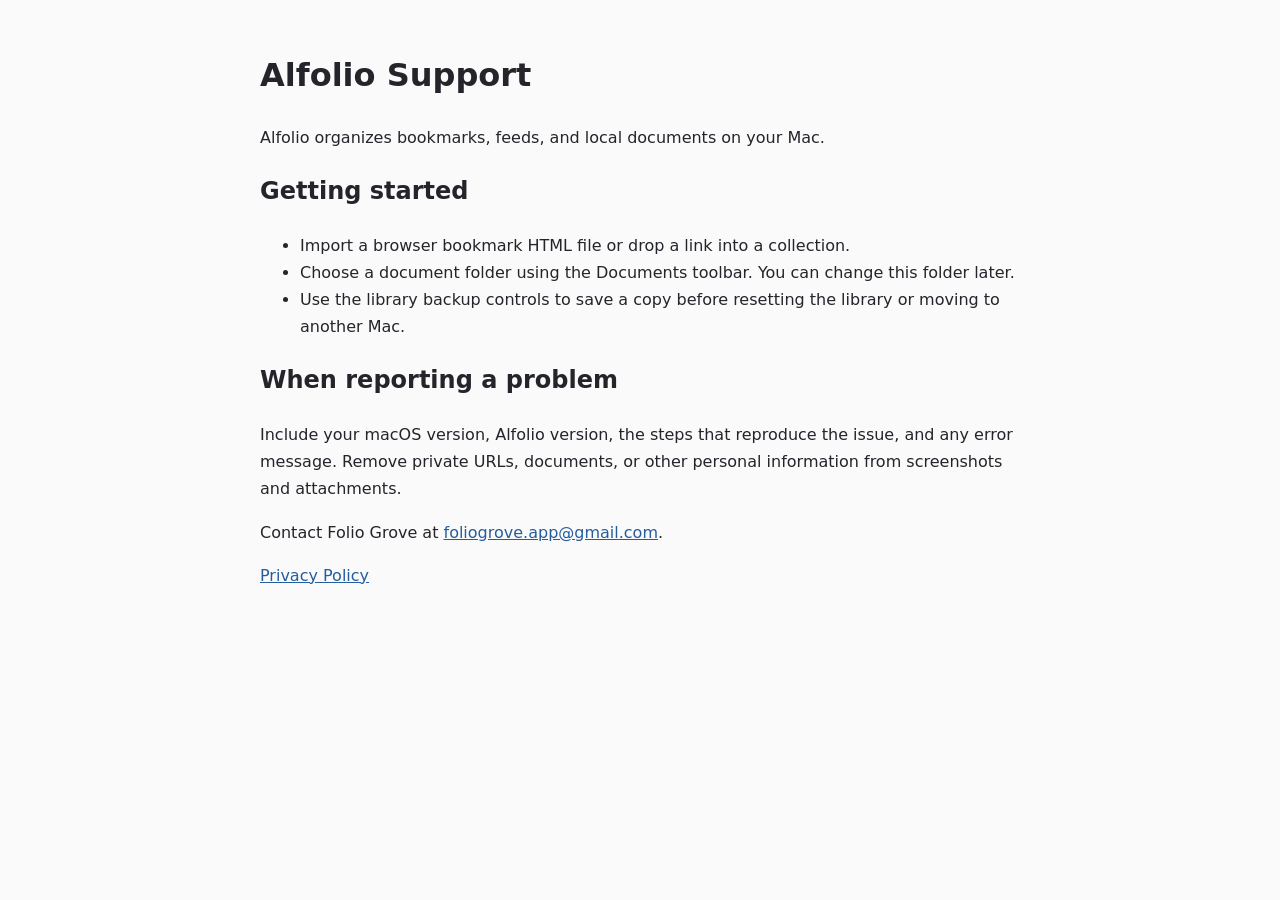
==== index.html @ 5c978210 "Publish Alfolio support and privacy information" ====
<!doctype html>
<html lang="en">
<head>
  <meta charset="utf-8">
  <meta http-equiv="Content-Security-Policy" content="default-src 'none'; style-src 'unsafe-inline'; base-uri 'none'; form-action 'none'">
  <meta name="viewport" content="width=device-width, initial-scale=1">
  <title>Alfolio Support</title>
  <style>body{max-width:760px;margin:48px auto;padding:0 24px;font:16px/1.7 system-ui,sans-serif;color:#24242b;background:#fafafa}a{color:#245d9d}</style>
</head>
<body>
<h1>Alfolio Support</h1>
<p>Alfolio organizes bookmarks, feeds, and local documents on your Mac.</p>
<h2>Getting started</h2>
<ul><li>Import a browser bookmark HTML file or drop a link into a collection.</li><li>Choose a document folder using the Documents toolbar. You can change this folder later.</li><li>Use the library backup controls to save a copy before resetting the library or moving to another Mac.</li></ul>
<h2>When reporting a problem</h2>
<p>Include your macOS version, Alfolio version, the steps that reproduce the issue, and any error message. Remove private URLs, documents, or other personal information from screenshots and attachments.</p>
<p>Contact Folio Grove at <a href="mailto:foliogrove.app@gmail.com">foliogrove.app@gmail.com</a>.</p>
<p><a href="privacy.html">Privacy Policy</a></p>
</body>
</html>
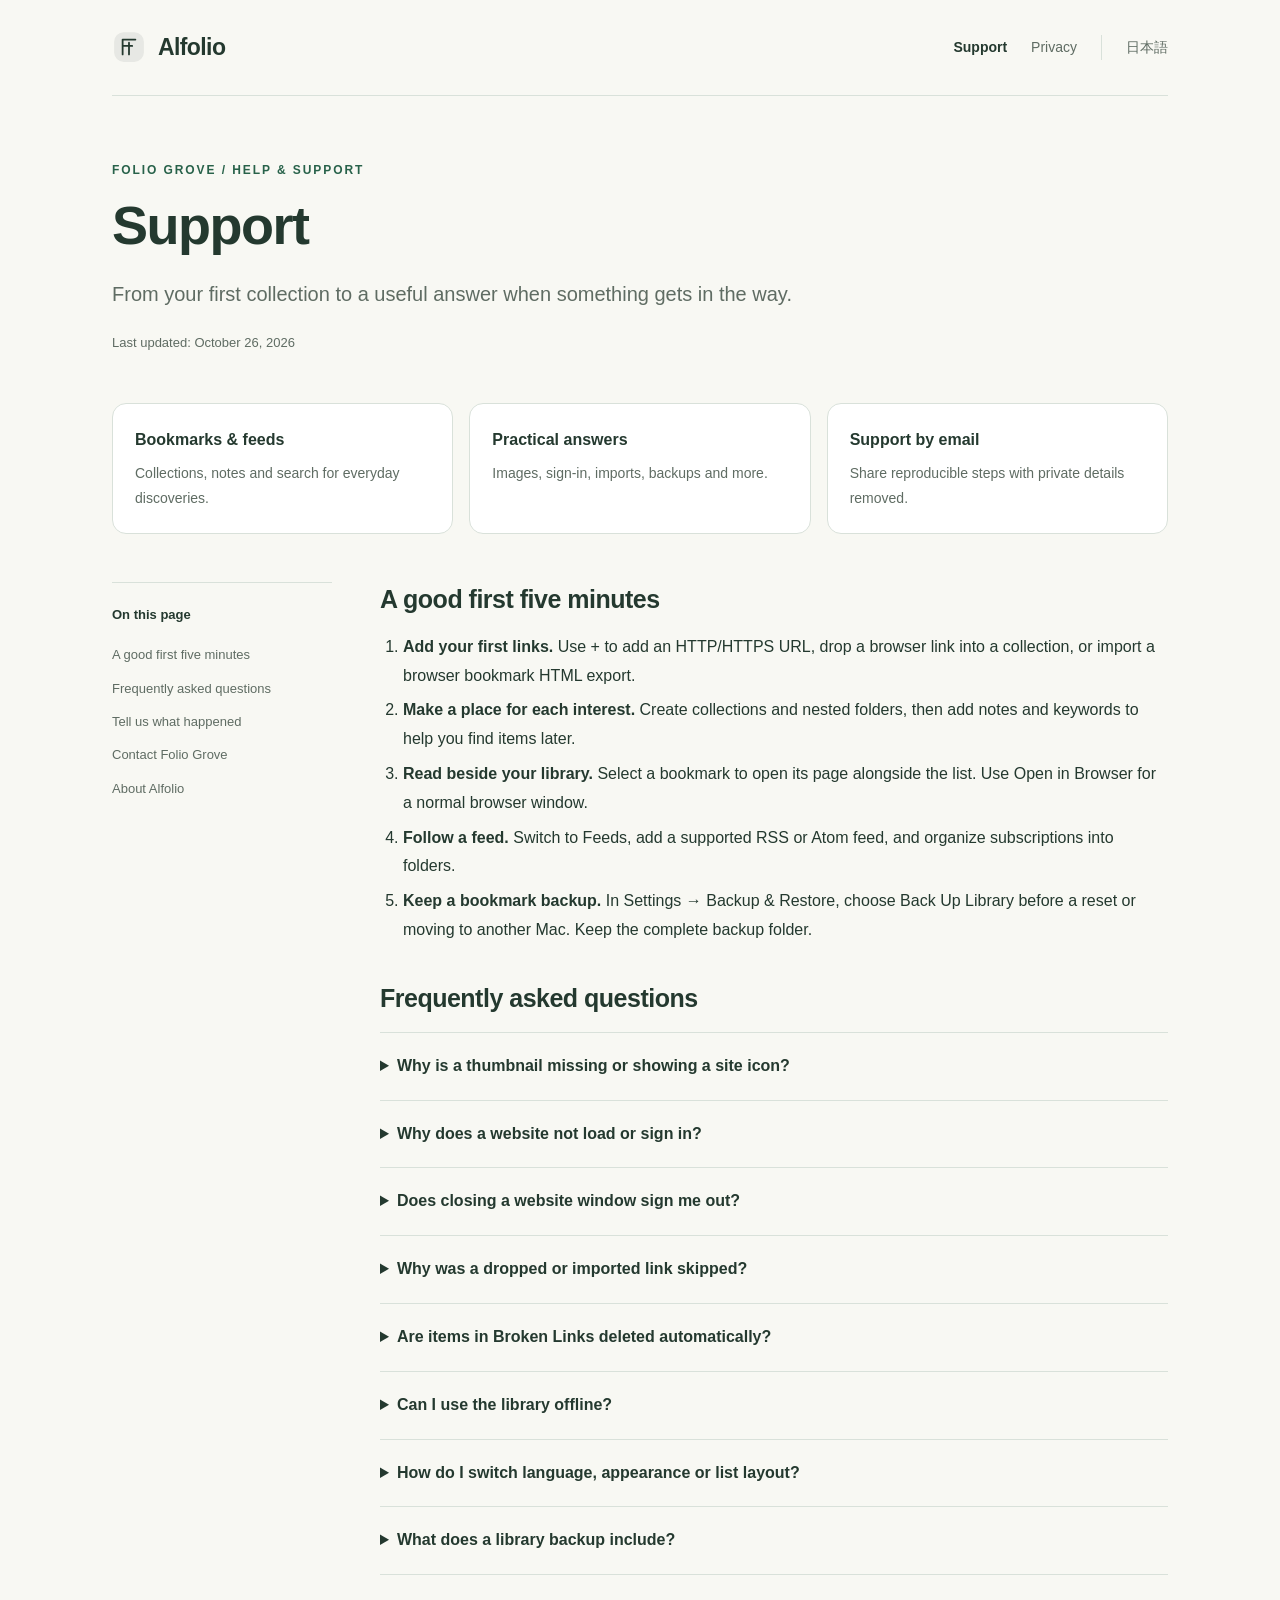
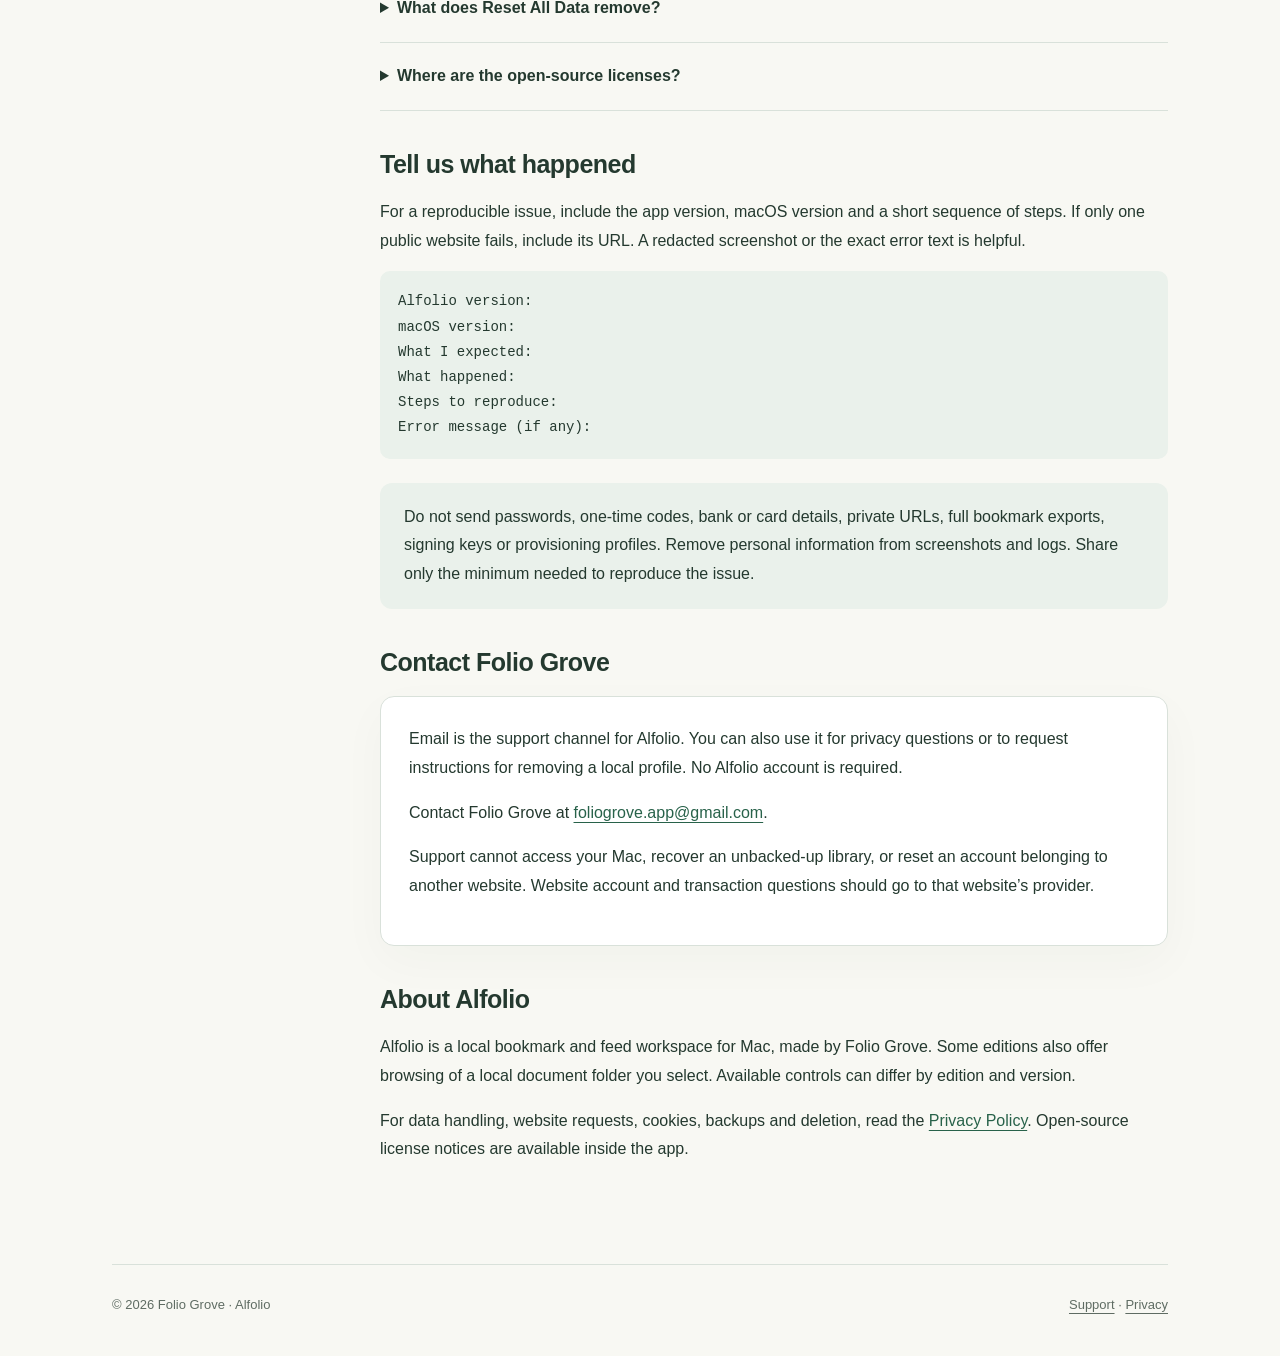
==== commit 81f39477: "Expand bilingual privacy and support pages" ====
--- a/index.html
+++ b/index.html
@@ -1,20 +1,9 @@
 <!doctype html>
-<html lang="en">
-<head>
-  <meta charset="utf-8">
-  <meta http-equiv="Content-Security-Policy" content="default-src 'none'; style-src 'unsafe-inline'; base-uri 'none'; form-action 'none'">
-  <meta name="viewport" content="width=device-width, initial-scale=1">
-  <title>Alfolio Support</title>
-  <style>body{max-width:760px;margin:48px auto;padding:0 24px;font:16px/1.7 system-ui,sans-serif;color:#24242b;background:#fafafa}a{color:#245d9d}</style>
-</head>
-<body>
-<h1>Alfolio Support</h1>
-<p>Alfolio organizes bookmarks, feeds, and local documents on your Mac.</p>
-<h2>Getting started</h2>
-<ul><li>Import a browser bookmark HTML file or drop a link into a collection.</li><li>Choose a document folder using the Documents toolbar. You can change this folder later.</li><li>Use the library backup controls to save a copy before resetting the library or moving to another Mac.</li></ul>
-<h2>When reporting a problem</h2>
-<p>Include your macOS version, Alfolio version, the steps that reproduce the issue, and any error message. Remove private URLs, documents, or other personal information from screenshots and attachments.</p>
-<p>Contact Folio Grove at <a href="mailto:foliogrove.app@gmail.com">foliogrove.app@gmail.com</a>.</p>
-<p><a href="privacy.html">Privacy Policy</a></p>
-</body>
-</html>
+<html lang="en"><head><meta charset="utf-8"><meta name="viewport" content="width=device-width,initial-scale=1"><meta name="referrer" content="no-referrer"><meta http-equiv="Content-Security-Policy" content="default-src 'none'; style-src 'self'; img-src 'self' data:; base-uri 'none'; form-action 'none'"><meta name="description" content="From your first collection to a useful answer when something gets in the way."><title>Alfolio — Support</title><link rel="stylesheet" href="site.css"><link rel="alternate" hreflang="ja" href="support-ja.html"></head>
+<body><a class="skip" href="#main">Skip to content</a><div class="wrap"><header class="header"><a class="brand" href="support.html"><svg viewBox="0 0 32 32" fill="none" aria-hidden="true"><rect x="2" y="2" width="28" height="28" rx="9" fill="currentColor" opacity=".08"/><path d="M10 23V9h12M10 15h9M16 23V12" stroke="currentColor" stroke-width="1.7" stroke-linecap="round" stroke-linejoin="round"/></svg>Alfolio</a><nav class="nav" aria-label="Site navigation"><a href="support.html" aria-current="page">Support</a><a href="privacy.html">Privacy</a><a class="language" href="support-ja.html" lang="ja">日本語</a></nav></header>
+<main id="main"><div class="hero"><p class="eyebrow">Folio Grove / Help & support</p><h1>Support</h1><p class="intro">From your first collection to a useful answer when something gets in the way.</p><p class="updated">Last updated: October 26, 2026</p></div><div class="highlights"><div class="highlight"><strong>Bookmarks & feeds</strong><p>Collections, notes and search for everyday discoveries.</p></div><div class="highlight"><strong>Practical answers</strong><p>Images, sign-in, imports, backups and more.</p></div><div class="highlight"><strong>Support by email</strong><p>Share reproducible steps with private details removed.</p></div></div><div class="layout"><aside class="toc" aria-label="On this page"><strong>On this page</strong><a href="#start">A good first five minutes</a><a href="#faq">Frequently asked questions</a><a href="#report">Tell us what happened</a><a href="#contact">Contact Folio Grove</a><a href="#about">About Alfolio</a></aside><div class="article"><section id="start"><h2>A good first five minutes</h2><ol><li><strong>Add your first links.</strong> Use + to add an HTTP/HTTPS URL, drop a browser link into a collection, or import a browser bookmark HTML export.</li><li><strong>Make a place for each interest.</strong> Create collections and nested folders, then add notes and keywords to help you find items later.</li><li><strong>Read beside your library.</strong> Select a bookmark to open its page alongside the list. Use Open in Browser for a normal browser window.</li><li><strong>Follow a feed.</strong> Switch to Feeds, add a supported RSS or Atom feed, and organize subscriptions into folders.</li><li><strong>Keep a bookmark backup.</strong> In Settings → Backup &amp; Restore, choose Back Up Library before a reset or moving to another Mac. Keep the complete backup folder.</li></ol></section><section id="faq"><h2>Frequently asked questions</h2><details><summary>Why is a thumbnail missing or showing a site icon?</summary><p>Alfolio tries to use a photo from the page, then a page-provided sharing image. If no usable photo is available, it can show a compact site icon. Open the page and choose the picture button in its preview toolbar to try the current page image. Sites that require authentication, build their content dynamically or block image requests may not provide a usable thumbnail.</p></details><details><summary>Why does a website not load or sign in?</summary><p>Check that the original URL opens in your normal browser. Website sign-in links can open a separate Alfolio web window; cookies are shared with the preview. Some authentication methods and sites may not support embedded browsers. Use Open in Browser in that case. Alfolio is not affiliated with the websites you visit and cannot recover their accounts.</p></details><details><summary>Does closing a website window sign me out?</summary><p>No. Use the website’s own sign-out action. A website may keep its session in the app’s cookies after a window closes or the app restarts. Safari and Chrome use separate sessions. Alfolio currently has no control that clears all cookies and site storage.</p></details><details><summary>Why was a dropped or imported link skipped?</summary><p>A duplicate URL may already exist in the library. Search for the URL before importing it again. Browser bookmark imports use HTML bookmark exports, not a browser profile database. Links must use HTTP or HTTPS.</p></details><details><summary>Are items in Broken Links deleted automatically?</summary><p>No. A reachability check can fail because of authentication, a temporary outage, rate limiting or a website blocking automated requests. Open the item to verify it and recheck if needed. Deleting broken links requires confirmation.</p></details><details><summary>Can I use the library offline?</summary><p>You can browse locally stored bookmark records and available saved feed content. Loading websites, fetching page information, downloading uncached images and refreshing feeds require a network connection. Alfolio does not archive every website for offline use.</p></details><details><summary>How do I switch language, appearance or list layout?</summary><p>Open Settings for language and theme controls. Use View to change list, card and other collection layouts. The sidebar button at the upper left hides or shows the sidebar, and the adjacent New Window button opens another workspace.</p></details><details><summary>What does a library backup include?</summary><p>The current backup contains bookmarks, collections and tags. It does not include feed subscriptions or articles, website cookies, signed-in sessions, local documents or all appearance settings. A Chrome-compatible HTML export is also available for bookmarks. Keep backup folders private because Alfolio does not encrypt them.</p></details><details><summary>What does Reset All Data remove?</summary><p>It clears bookmark, collection and tag records and app preferences. It is not a full profile wipe: feeds, website cookies, cached images and exported files can remain. Make a backup first. Contact support before removing the app’s profile if you need complete removal.</p></details><details><summary>Where are the open-source licenses?</summary><p>In the app, choose Help → Open Source Licenses, or use the license link in Settings. Original dependency, Electron and Chromium notices are included with the application.</p></details></section><section id="report"><h2>Tell us what happened</h2><p>For a reproducible issue, include the app version, macOS version and a short sequence of steps. If only one public website fails, include its URL. A redacted screenshot or the exact error text is helpful.</p><div class="template">Alfolio version:
+macOS version:
+What I expected:
+What happened:
+Steps to reproduce:
+Error message (if any):</div><div class="callout"><p>Do not send passwords, one-time codes, bank or card details, private URLs, full bookmark exports, signing keys or provisioning profiles. Remove personal information from screenshots and logs. Share only the minimum needed to reproduce the issue.</p></div></section><section id="contact"><h2>Contact Folio Grove</h2><div class="contact"><p>Email is the support channel for Alfolio. You can also use it for privacy questions or to request instructions for removing a local profile. No Alfolio account is required.</p><p>Contact Folio Grove at <a href="mailto:foliogrove.app@gmail.com">foliogrove.app@gmail.com</a>.</p><p>Support cannot access your Mac, recover an unbacked-up library, or reset an account belonging to another website. Website account and transaction questions should go to that website’s provider.</p></div></section><section id="about"><h2>About Alfolio</h2><p>Alfolio is a local bookmark and feed workspace for Mac, made by Folio Grove. Some editions also offer browsing of a local document folder you select. Available controls can differ by edition and version.</p><p>For data handling, website requests, cookies, backups and deletion, read the <a href="privacy.html">Privacy Policy</a>. Open-source license notices are available inside the app.</p></section></div></div></main><footer class="footer"><span>© 2026 Folio Grove · Alfolio</span><span><a href="support.html">Support</a> · <a href="privacy.html">Privacy</a></span></footer></div></body></html>
--- a/site.css
+++ b/site.css
@@ -0,0 +1,2 @@
+:root{color-scheme:light dark;--bg:#f8f8f3;--surface:#fff;--text:#24392f;--muted:#5f6c63;--line:#d9e1da;--accent:#28624a;--soft:#eaf1eb;--shadow:0 16px 48px #24392f08}*{box-sizing:border-box}html{scroll-behavior:smooth;scroll-padding-top:28px}body{margin:0;background:var(--bg);color:var(--text);font:16px/1.8 -apple-system,BlinkMacSystemFont,"Segoe UI",sans-serif}a{color:var(--accent);text-underline-offset:4px}a:hover{text-decoration-thickness:2px}a:focus-visible,summary:focus-visible{outline:2px solid var(--accent);outline-offset:4px;border-radius:3px}.skip{position:absolute;left:20px;top:-80px;background:var(--surface);padding:8px 16px}.skip:focus{top:12px}.wrap{max-width:1120px;margin:auto;padding:0 32px}.header{display:flex;align-items:center;justify-content:space-between;gap:24px;min-height:96px;border-bottom:1px solid var(--line)}.brand{display:flex;align-items:center;gap:12px;text-decoration:none;color:var(--text);font-size:23px;font-weight:650;letter-spacing:-.6px}.brand svg{width:34px;height:34px}.nav{display:flex;align-items:center;gap:24px;font-size:14px}.nav a{color:var(--muted);text-decoration:none}.nav a[aria-current=page]{color:var(--text);font-weight:650}.nav .language{border-left:1px solid var(--line);padding-left:24px}.hero{max-width:820px;padding:64px 0 32px}.eyebrow{margin:0 0 12px;color:var(--accent);font-size:12px;font-weight:650;letter-spacing:.16em;text-transform:uppercase}h1{font-size:clamp(34px,5vw,54px);font-weight:600;line-height:1.18;letter-spacing:-1.5px;margin:0 0 20px}.intro{font-size:20px;line-height:1.7;color:var(--muted);margin:0 0 20px}.updated{font-size:13px;color:var(--muted)}.highlights{display:grid;grid-template-columns:repeat(3,minmax(0,1fr));gap:16px;margin:0 0 48px}.highlight{padding:22px;border:1px solid var(--line);border-radius:14px;background:var(--surface)}.highlight strong{display:block;font-size:16px;margin-bottom:6px}.highlight p{margin:0;color:var(--muted);font-size:14px}.layout{display:grid;grid-template-columns:220px minmax(0,1fr);gap:48px;align-items:start;padding-bottom:64px}.toc{position:sticky;top:28px;border-top:1px solid var(--line);padding-top:20px;font-size:13px}.toc strong{display:block;margin-bottom:12px}.toc a{display:block;padding:5px 0;color:var(--muted);text-decoration:none}.article{min-width:0}section{scroll-margin-top:28px;margin:0 0 36px}h2{font-size:25px;line-height:1.4;font-weight:600;letter-spacing:-.5px;margin:0 0 16px}h3{font-size:18px;line-height:1.5;margin:22px 0 8px}p{margin:0 0 16px}li{margin:6px 0}ul,ol{padding-left:23px}.callout{padding:20px 24px;background:var(--soft);border-radius:12px;margin:24px 0}.callout p:last-child{margin:0}.table-wrap{overflow-x:auto}table{border-collapse:collapse;width:100%;font-size:14px;margin:16px 0 24px}th,td{padding:13px 14px;text-align:left;vertical-align:top;border-bottom:1px solid var(--line)}th{background:var(--soft);font-weight:600}details{border-top:1px solid var(--line);padding:16px 0}details:last-child{border-bottom:1px solid var(--line)}summary{cursor:pointer;font-weight:600;padding:3px 0}details p{margin:14px 0 8px;color:var(--muted)}.contact{border:1px solid var(--line);padding:28px;border-radius:14px;background:var(--surface);box-shadow:var(--shadow)}.contact a{overflow-wrap:anywhere}.template{white-space:pre-wrap;padding:18px;background:var(--soft);border-radius:10px;font:14px/1.8 ui-monospace,monospace;overflow-wrap:anywhere}.footer{display:flex;justify-content:space-between;gap:20px;flex-wrap:wrap;padding:28px 0 40px;border-top:1px solid var(--line);font-size:13px;color:var(--muted)}.footer a{color:var(--muted)}@media(max-width:760px){.wrap{padding:0 20px}.header{min-height:80px;gap:14px}.nav{gap:14px}.nav .language{padding-left:14px}.hero{padding-top:40px}.intro{font-size:18px}.highlights{grid-template-columns:1fr;gap:10px;margin-bottom:32px}.highlight{padding:16px 20px}.layout{grid-template-columns:1fr;gap:28px}.toc{position:static;display:flex;flex-wrap:wrap;gap:4px 18px}.toc strong{width:100%;margin-bottom:4px}.toc a{padding:3px 0}h2{font-size:23px}}@media(prefers-color-scheme:dark){:root{--bg:#16221c;--surface:#1d2b23;--text:#e4ede5;--muted:#b0bfb4;--line:#36473b;--accent:#a0d4b6;--soft:#24392d}}@media(prefers-reduced-motion:reduce){html{scroll-behavior:auto}}@media print{.nav,.toc,.skip{display:none}.layout{display:block}.highlights{display:none}.wrap{max-width:none;padding:0}body{background:white;color:black}.hero{padding-top:24px}.footer{margin-top:30px}details{break-inside:avoid}details:not([open])>:not(summary){display:block}}
+@media(max-width:480px){.header{flex-wrap:wrap;padding:18px 0;gap:12px}.brand{white-space:nowrap}.nav{width:100%;justify-content:flex-start;gap:20px;white-space:nowrap}.nav .language{margin-left:auto;padding-left:20px}}
